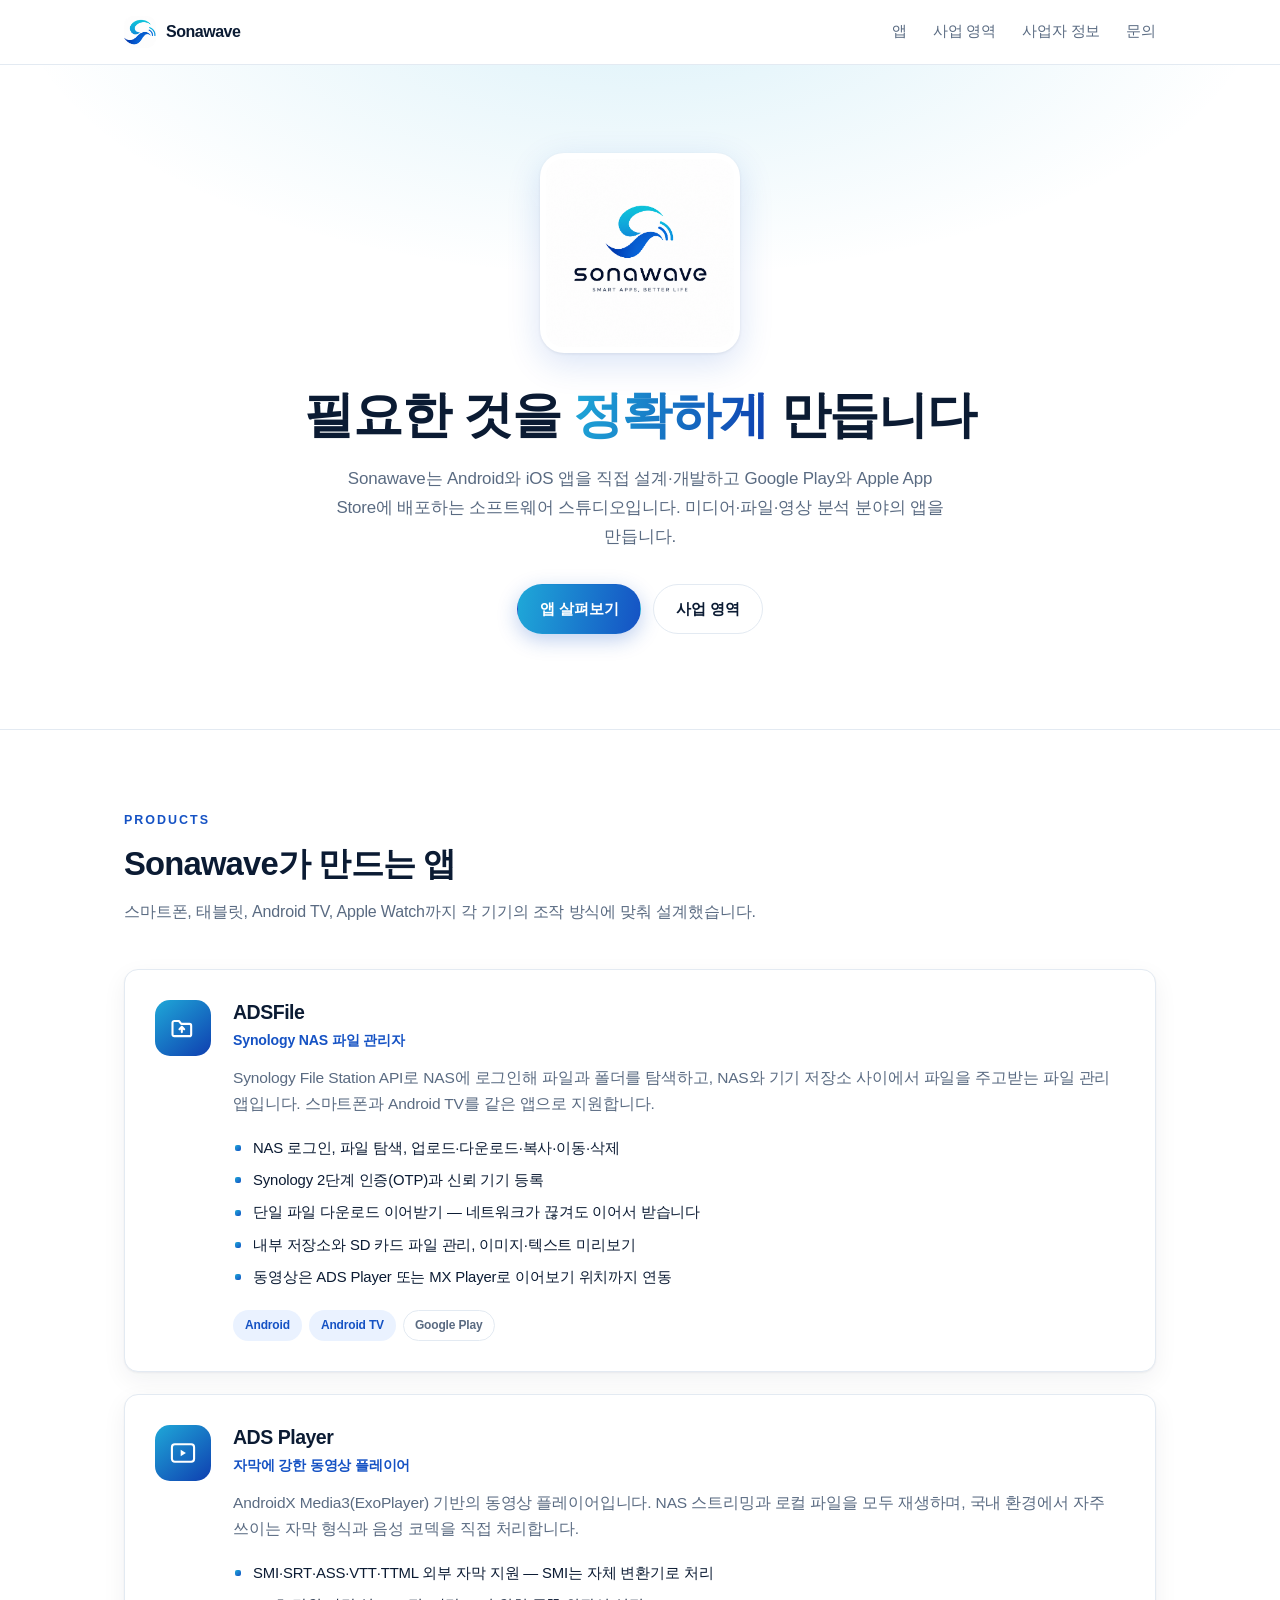
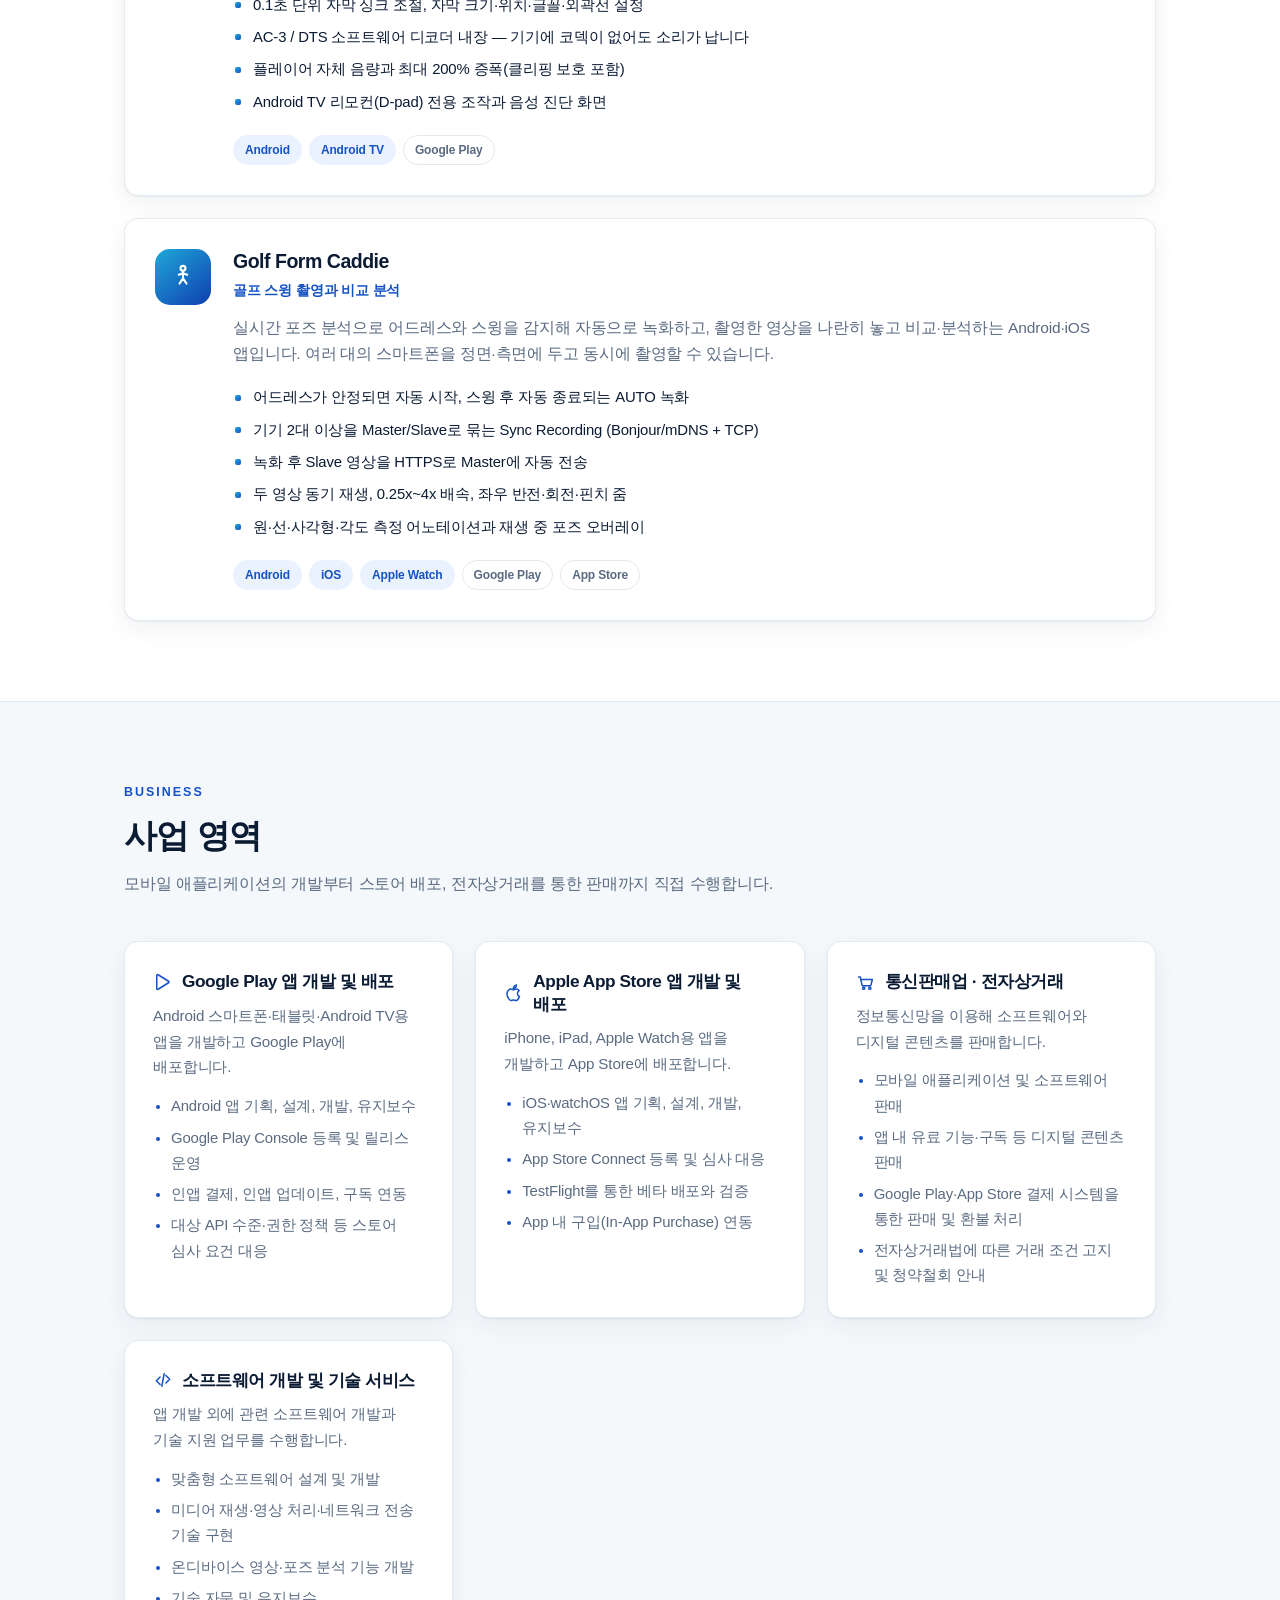
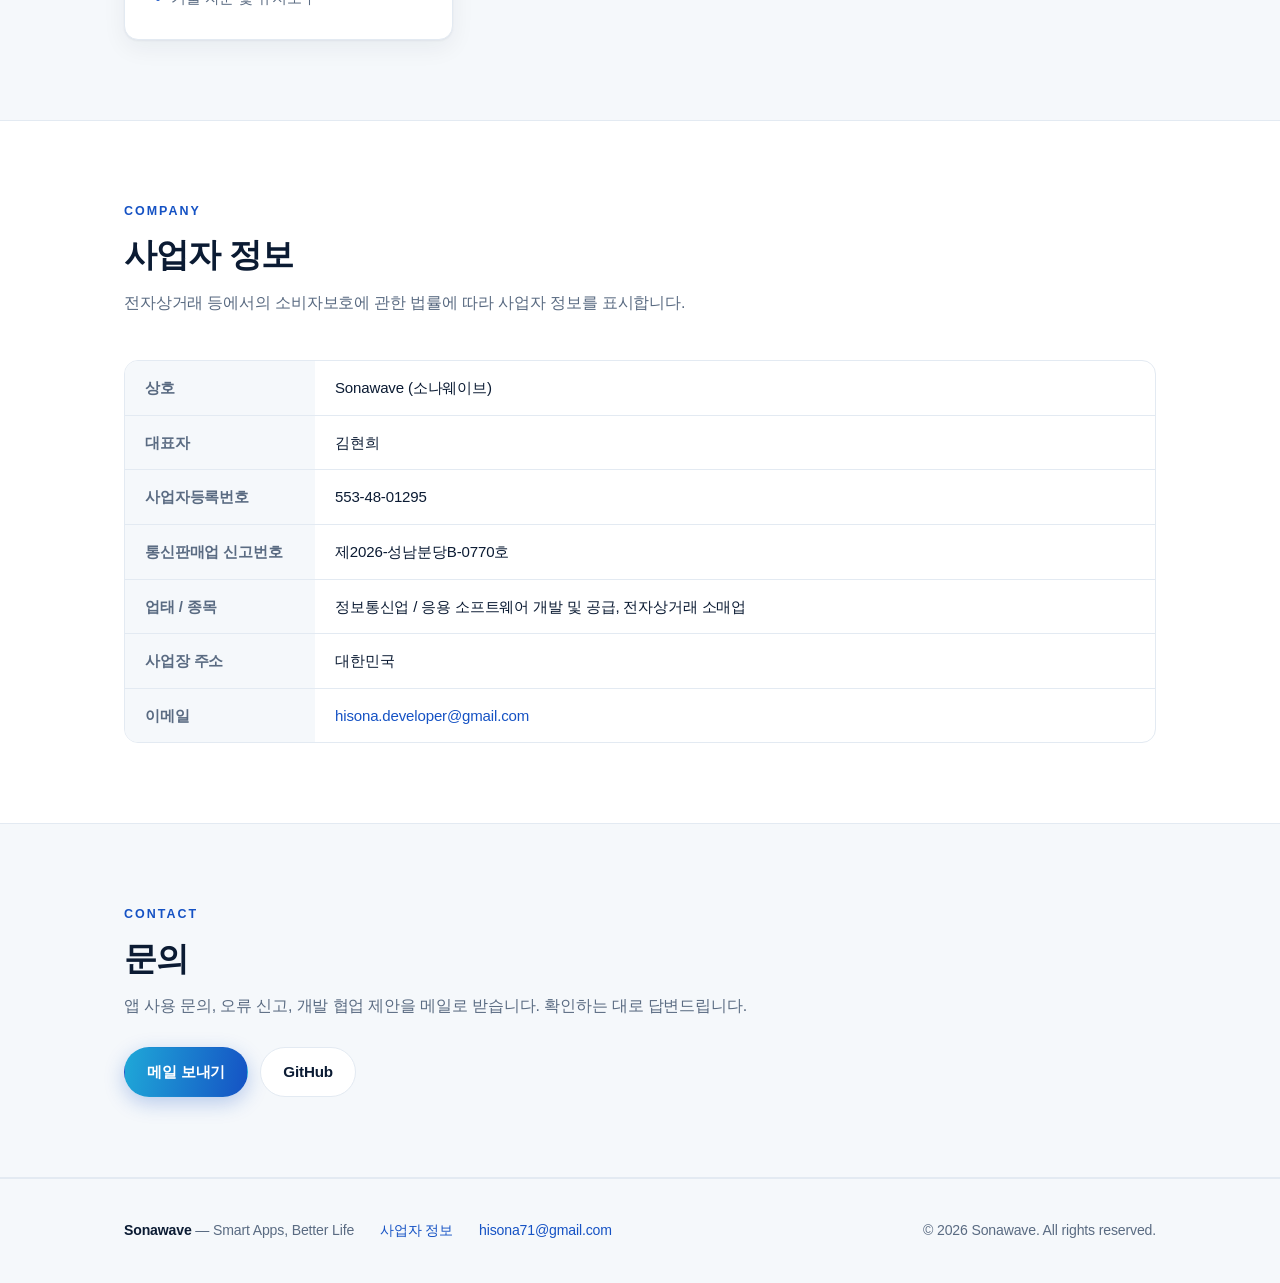
==== index.html @ c36f3ee7 "Initialzed the repository." ====
<!DOCTYPE html>
<html lang="ko">
<head>
<meta charset="utf-8">
<meta name="viewport" content="width=device-width, initial-scale=1">
<title>Sonawave — Smart Apps, Better Life</title>
<meta name="description" content="Sonawave는 Google Play와 Apple App Store에 모바일 앱을 개발·배포하는 소프트웨어 스튜디오입니다. ADSFile, ADSPlayer, Golf Form Caddie를 만듭니다.">
<meta name="theme-color" content="#0f3fb0">
<link rel="icon" href="images/sonawave_logo.png">

<meta property="og:type" content="website">
<meta property="og:title" content="Sonawave — Smart Apps, Better Life">
<meta property="og:description" content="Google Play와 Apple App Store에 모바일 앱을 개발·배포하는 소프트웨어 스튜디오">
<meta property="og:image" content="images/sonawave_logo.png">
<meta name="twitter:card" content="summary_large_image">

<style>
/* ---------- tokens ---------- */
:root{
  --cyan:#1fa8d8;
  --blue:#1552c4;
  --blue-deep:#0f3fb0;
  --navy:#0b1b33;

  --bg:#ffffff;
  --bg-alt:#f5f8fb;
  --surface:#ffffff;
  --border:#e3eaf2;
  --text:#0b1b33;
  --text-dim:#5a6b82;
  --accent:var(--blue);
  --accent-soft:#eaf2ff;
  --shadow:0 1px 2px rgba(11,27,51,.05), 0 8px 24px rgba(11,27,51,.06);
  --radius:14px;
  --max:1080px;
}
@media (prefers-color-scheme:dark){
  :root:not([data-theme="light"]){
    --bg:#0a1220;
    --bg-alt:#0e1828;
    --surface:#111d31;
    --border:#1e2f49;
    --text:#e8eef7;
    --text-dim:#93a6c0;
    --accent:#4b9ae8;
    --accent-soft:#14263f;
    --shadow:0 1px 2px rgba(0,0,0,.3), 0 8px 24px rgba(0,0,0,.35);
  }
}
:root[data-theme="dark"]{
  --bg:#0a1220;
  --bg-alt:#0e1828;
  --surface:#111d31;
  --border:#1e2f49;
  --text:#e8eef7;
  --text-dim:#93a6c0;
  --accent:#4b9ae8;
  --accent-soft:#14263f;
  --shadow:0 1px 2px rgba(0,0,0,.3), 0 8px 24px rgba(0,0,0,.35);
}

*,*::before,*::after{box-sizing:border-box}
html{scroll-behavior:smooth;-webkit-text-size-adjust:100%}
body{
  margin:0;
  background:var(--bg);
  color:var(--text);
  font-family:-apple-system,BlinkMacSystemFont,"Apple SD Gothic Neo","Pretendard","Noto Sans KR",
              "Malgun Gothic",Segoe UI,Roboto,Helvetica,Arial,sans-serif;
  font-size:16px;
  line-height:1.7;
  letter-spacing:-.01em;
  word-break:keep-all;
}
img{max-width:100%;display:block}
a{color:var(--accent);text-decoration:none}
a:hover{text-decoration:underline}
h1,h2,h3{line-height:1.3;letter-spacing:-.025em;margin:0}
.wrap{max-width:var(--max);margin:0 auto;padding:0 24px}

/* ---------- header ---------- */
header{
  position:sticky;top:0;z-index:50;
  background:color-mix(in srgb, var(--bg) 82%, transparent);
  backdrop-filter:saturate(180%) blur(12px);
  -webkit-backdrop-filter:saturate(180%) blur(12px);
  border-bottom:1px solid var(--border);
}
.nav{display:flex;align-items:center;gap:24px;height:64px}
.brand{display:flex;align-items:center;gap:10px;font-weight:700;color:var(--text);letter-spacing:-.03em}
.brand:hover{text-decoration:none}
/* 로고 PNG에서 물결 마크 부분만 잘라 씁니다 — 전체 로고는 32px에서 글자가 뭉갭니다 */
.brand .mark{width:32px;height:32px;border-radius:9px;overflow:hidden;position:relative;background:#fff;flex:none}
.brand .mark img{position:absolute;width:88px;height:88px;max-width:none;left:-28px;top:-18px}
.nav-links{margin-left:auto;display:flex;gap:26px;font-size:.92rem}
.nav-links a{color:var(--text-dim);font-weight:500}
.nav-links a:hover{color:var(--accent);text-decoration:none}
@media (max-width:640px){
  .nav{height:56px;gap:14px}
  .nav-links{gap:16px;font-size:.85rem}
  .nav-links .hide-sm{display:none}
}

/* ---------- hero ---------- */
.hero{
  position:relative;overflow:hidden;
  padding:88px 0 96px;
  text-align:center;
  background:
    radial-gradient(900px 420px at 50% -12%, color-mix(in srgb, var(--cyan) 16%, transparent), transparent 70%),
    var(--bg);
}
.hero::after{
  content:"";position:absolute;left:0;right:0;bottom:0;height:1px;background:var(--border);
}
/* 로고 PNG 배경이 순백이 아니라 #fafafa 라 어느 배경에 얹어도 사각형이 비칩니다.
   흰 카드에 올려 그 경계를 의도한 것으로 만듭니다. */
.hero-logo{
  width:200px;margin:0 auto 30px;
  background:#fff;border-radius:24px;padding:6px;
  box-shadow:0 10px 34px rgba(21,82,196,.16), 0 1px 3px rgba(11,27,51,.08);
}
.hero h1{
  font-size:clamp(2rem,5.2vw,3.1rem);
  font-weight:800;
  margin-bottom:18px;
}
.grad{
  background:linear-gradient(100deg,var(--cyan),var(--blue-deep));
  -webkit-background-clip:text;background-clip:text;color:transparent;
}
.hero p{
  max-width:640px;margin:0 auto;
  color:var(--text-dim);font-size:1.06rem;
}
.hero-cta{display:flex;gap:12px;justify-content:center;flex-wrap:wrap;margin-top:32px}
.btn{
  display:inline-flex;align-items:center;gap:8px;
  padding:11px 22px;border-radius:999px;font-size:.95rem;font-weight:600;
  border:1px solid transparent;transition:transform .15s ease, box-shadow .15s ease;
}
.btn:hover{text-decoration:none;transform:translateY(-1px)}
.btn-primary{background:linear-gradient(100deg,var(--cyan),var(--blue));color:#fff;box-shadow:0 6px 20px rgba(21,82,196,.28)}
.btn-ghost{border-color:var(--border);color:var(--text);background:var(--surface)}

/* ---------- section ---------- */
section{padding:80px 0;scroll-margin-top:64px}
.alt{background:var(--bg-alt);border-top:1px solid var(--border);border-bottom:1px solid var(--border)}
.eyebrow{
  font-size:.78rem;font-weight:700;letter-spacing:.16em;text-transform:uppercase;
  color:var(--accent);margin-bottom:12px;
}
.sec-head{max-width:660px;margin-bottom:44px}
.sec-head h2{font-size:clamp(1.5rem,3.4vw,2.05rem);font-weight:800;margin-bottom:12px}
.sec-head p{color:var(--text-dim);margin:0}

/* ---------- app cards ---------- */
.apps{display:grid;gap:22px}
.app{
  background:var(--surface);border:1px solid var(--border);border-radius:var(--radius);
  box-shadow:var(--shadow);padding:30px;
  display:grid;grid-template-columns:56px 1fr;gap:22px;align-items:start;
}
@media (max-width:600px){.app{grid-template-columns:1fr;padding:24px;gap:16px}}
.app-mark{
  width:56px;height:56px;border-radius:15px;
  display:grid;place-items:center;color:#fff;
  background:linear-gradient(140deg,var(--cyan),var(--blue-deep));
}
.app-mark svg{width:28px;height:28px}
.app h3{font-size:1.22rem;font-weight:700;margin-bottom:4px}
.app .tagline{color:var(--accent);font-size:.88rem;font-weight:600;margin:0 0 12px}
.app .desc{color:var(--text-dim);margin:0 0 18px;font-size:.97rem}
.feat{list-style:none;margin:0 0 20px;padding:0;display:grid;gap:7px;font-size:.93rem}
.feat li{position:relative;padding-left:20px;color:var(--text)}
.feat li::before{
  content:"";position:absolute;left:2px;top:.62em;width:6px;height:6px;border-radius:2px;
  background:linear-gradient(140deg,var(--cyan),var(--blue));
}
.tags{display:flex;flex-wrap:wrap;gap:7px}
.tag{
  font-size:.75rem;font-weight:600;padding:4px 11px;border-radius:999px;
  background:var(--accent-soft);color:var(--accent);border:1px solid transparent;
}
.tag.plain{background:transparent;border-color:var(--border);color:var(--text-dim)}

/* ---------- business ---------- */
.biz{display:grid;grid-template-columns:repeat(auto-fit,minmax(280px,1fr));gap:22px}
.card{
  background:var(--surface);border:1px solid var(--border);border-radius:var(--radius);
  padding:28px;box-shadow:var(--shadow);
}
.card h3{font-size:1.08rem;font-weight:700;margin-bottom:10px;display:flex;align-items:center;gap:9px}
.card h3 svg{width:20px;height:20px;color:var(--accent);flex:none}
.card p{color:var(--text-dim);font-size:.95rem;margin:0 0 14px}
.card ul{margin:0;padding-left:18px;color:var(--text-dim);font-size:.93rem;display:grid;gap:6px}
.card li::marker{color:var(--accent)}

/* ---------- info table ---------- */
.info-wrap{overflow-x:auto;border:1px solid var(--border);border-radius:var(--radius);background:var(--surface)}
table.info{width:100%;border-collapse:collapse;font-size:.94rem;min-width:460px}
table.info th,table.info td{padding:14px 20px;text-align:left;border-bottom:1px solid var(--border)}
table.info tr:last-child th,table.info tr:last-child td{border-bottom:0}
table.info th{width:190px;font-weight:600;color:var(--text-dim);background:var(--bg-alt);white-space:nowrap}
.note{margin-top:14px;font-size:.85rem;color:var(--text-dim)}

/* ---------- footer ---------- */
footer{
  border-top:1px solid var(--border);background:var(--bg-alt);
  padding:40px 0;font-size:.88rem;color:var(--text-dim);
}
.foot{display:flex;flex-wrap:wrap;gap:14px 26px;align-items:center}
.foot .copy{margin-left:auto}
@media (max-width:640px){.foot .copy{margin-left:0;width:100%}}
</style>
</head>
<body>

<header>
  <div class="wrap nav">
    <a class="brand" href="#top">
      <span class="mark"><img src="images/sonawave_logo.png" alt=""></span>
      <span>Sonawave</span>
    </a>
    <nav class="nav-links">
      <a href="#apps">앱</a>
      <a href="#business">사업 영역</a>
      <a href="#company" class="hide-sm">사업자 정보</a>
      <a href="#contact">문의</a>
    </nav>
  </div>
</header>

<main id="top">

  <!-- HERO -->
  <div class="hero">
    <div class="wrap">
      <img class="hero-logo" src="images/sonawave_logo.png" alt="Sonawave 로고">
      <h1>필요한 것을 <span class="grad">정확하게</span> 만듭니다</h1>
      <p>
        Sonawave는 Android와 iOS 앱을 직접 설계·개발하고 Google Play와 Apple App Store에 배포하는
        소프트웨어 스튜디오입니다. 미디어·파일·영상 분석 분야의 앱을 만듭니다.
      </p>
      <div class="hero-cta">
        <a class="btn btn-primary" href="#apps">앱 살펴보기</a>
        <a class="btn btn-ghost" href="#business">사업 영역</a>
      </div>
    </div>
  </div>

  <!-- APPS -->
  <section id="apps">
    <div class="wrap">
      <div class="sec-head">
        <div class="eyebrow">Products</div>
        <h2>Sonawave가 만드는 앱</h2>
        <p>스마트폰, 태블릿, Android TV, Apple Watch까지 각 기기의 조작 방식에 맞춰 설계했습니다.</p>
      </div>

      <div class="apps">

        <!-- ADSFile -->
        <article class="app">
          <div class="app-mark" aria-hidden="true">
            <svg viewBox="0 0 24 24" fill="none" stroke="currentColor" stroke-width="1.8" stroke-linecap="round" stroke-linejoin="round">
              <path d="M3 7.5A1.5 1.5 0 0 1 4.5 6h4l2 2.5h7A1.5 1.5 0 0 1 19 10v7.5A1.5 1.5 0 0 1 17.5 19h-13A1.5 1.5 0 0 1 3 17.5z"/>
              <path d="M11 15.5V11m0 0-2 2m2-2 2 2"/>
            </svg>
          </div>
          <div>
            <h3>ADSFile</h3>
            <p class="tagline">Synology NAS 파일 관리자</p>
            <p class="desc">
              Synology File Station API로 NAS에 로그인해 파일과 폴더를 탐색하고, NAS와 기기 저장소 사이에서
              파일을 주고받는 파일 관리 앱입니다. 스마트폰과 Android TV를 같은 앱으로 지원합니다.
            </p>
            <ul class="feat">
              <li>NAS 로그인, 파일 탐색, 업로드·다운로드·복사·이동·삭제</li>
              <li>Synology 2단계 인증(OTP)과 신뢰 기기 등록</li>
              <li>단일 파일 다운로드 이어받기 — 네트워크가 끊겨도 이어서 받습니다</li>
              <li>내부 저장소와 SD 카드 파일 관리, 이미지·텍스트 미리보기</li>
              <li>동영상은 ADS Player 또는 MX Player로 이어보기 위치까지 연동</li>
            </ul>
            <div class="tags">
              <span class="tag">Android</span>
              <span class="tag">Android TV</span>
              <span class="tag plain">Google Play</span>
            </div>
          </div>
        </article>

        <!-- ADSPlayer -->
        <article class="app">
          <div class="app-mark" aria-hidden="true">
            <svg viewBox="0 0 24 24" fill="none" stroke="currentColor" stroke-width="1.8" stroke-linecap="round" stroke-linejoin="round">
              <rect x="2.5" y="4.5" width="19" height="15" rx="2.5"/>
              <path d="M10 9.2 14.5 12 10 14.8z" fill="currentColor" stroke="none"/>
            </svg>
          </div>
          <div>
            <h3>ADS Player</h3>
            <p class="tagline">자막에 강한 동영상 플레이어</p>
            <p class="desc">
              AndroidX Media3(ExoPlayer) 기반의 동영상 플레이어입니다. NAS 스트리밍과 로컬 파일을 모두 재생하며,
              국내 환경에서 자주 쓰이는 자막 형식과 음성 코덱을 직접 처리합니다.
            </p>
            <ul class="feat">
              <li>SMI·SRT·ASS·VTT·TTML 외부 자막 지원 — SMI는 자체 변환기로 처리</li>
              <li>0.1초 단위 자막 싱크 조절, 자막 크기·위치·글꼴·외곽선 설정</li>
              <li>AC-3 / DTS 소프트웨어 디코더 내장 — 기기에 코덱이 없어도 소리가 납니다</li>
              <li>플레이어 자체 음량과 최대 200% 증폭(클리핑 보호 포함)</li>
              <li>Android TV 리모컨(D-pad) 전용 조작과 음성 진단 화면</li>
            </ul>
            <div class="tags">
              <span class="tag">Android</span>
              <span class="tag">Android TV</span>
              <span class="tag plain">Google Play</span>
            </div>
          </div>
        </article>

        <!-- GolfFormCaddie -->
        <article class="app">
          <div class="app-mark" aria-hidden="true">
            <svg viewBox="0 0 24 24" fill="none" stroke="currentColor" stroke-width="1.8" stroke-linecap="round" stroke-linejoin="round">
              <circle cx="12" cy="4.6" r="2.1"/>
              <path d="M12 7.2v6m0 0-3 4.4m3-4.4 3 4.4M8.4 10.1 12 8.8l3.6 1.3"/>
            </svg>
          </div>
          <div>
            <h3>Golf Form Caddie</h3>
            <p class="tagline">골프 스윙 촬영과 비교 분석</p>
            <p class="desc">
              실시간 포즈 분석으로 어드레스와 스윙을 감지해 자동으로 녹화하고, 촬영한 영상을 나란히 놓고
              비교·분석하는 Android·iOS 앱입니다. 여러 대의 스마트폰을 정면·측면에 두고 동시에 촬영할 수 있습니다.
            </p>
            <ul class="feat">
              <li>어드레스가 안정되면 자동 시작, 스윙 후 자동 종료되는 AUTO 녹화</li>
              <li>기기 2대 이상을 Master/Slave로 묶는 Sync Recording (Bonjour/mDNS + TCP)</li>
              <li>녹화 후 Slave 영상을 HTTPS로 Master에 자동 전송</li>
              <li>두 영상 동기 재생, 0.25x~4x 배속, 좌우 반전·회전·핀치 줌</li>
              <li>원·선·사각형·각도 측정 어노테이션과 재생 중 포즈 오버레이</li>
            </ul>
            <div class="tags">
              <span class="tag">Android</span>
              <span class="tag">iOS</span>
              <span class="tag">Apple Watch</span>
              <span class="tag plain">Google Play</span>
              <span class="tag plain">App Store</span>
            </div>
          </div>
        </article>

      </div>
    </div>
  </section>

  <!-- BUSINESS -->
  <section id="business" class="alt">
    <div class="wrap">
      <div class="sec-head">
        <div class="eyebrow">Business</div>
        <h2>사업 영역</h2>
        <p>모바일 애플리케이션의 개발부터 스토어 배포, 전자상거래를 통한 판매까지 직접 수행합니다.</p>
      </div>

      <div class="biz">

        <div class="card">
          <h3>
            <svg viewBox="0 0 24 24" fill="none" stroke="currentColor" stroke-width="1.8" stroke-linecap="round" stroke-linejoin="round">
              <path d="M4.5 4.2v15.6c0 .9 1 1.4 1.7.9l12.4-7.8a1.05 1.05 0 0 0 0-1.8L6.2 3.3c-.7-.5-1.7 0-1.7.9z"/>
            </svg>
            Google Play 앱 개발 및 배포
          </h3>
          <p>Android 스마트폰·태블릿·Android TV용 앱을 개발하고 Google Play에 배포합니다.</p>
          <ul>
            <li>Android 앱 기획, 설계, 개발, 유지보수</li>
            <li>Google Play Console 등록 및 릴리스 운영</li>
            <li>인앱 결제, 인앱 업데이트, 구독 연동</li>
            <li>대상 API 수준·권한 정책 등 스토어 심사 요건 대응</li>
          </ul>
        </div>

        <div class="card">
          <h3>
            <svg viewBox="0 0 24 24" fill="none" stroke="currentColor" stroke-width="1.8" stroke-linecap="round" stroke-linejoin="round">
              <path d="M16.2 12.6c0-2.3 1.9-3.4 2-3.5-1.1-1.6-2.8-1.8-3.4-1.8-1.5-.15-2.8.85-3.5.85-.7 0-1.8-.83-3-.81-1.55.02-2.98.9-3.77 2.28-1.6 2.8-.41 6.94 1.15 9.2.76 1.11 1.67 2.35 2.86 2.3 1.15-.05 1.58-.74 2.97-.74s1.78.74 3 .72c1.24-.02 2.02-1.12 2.78-2.24.87-1.28 1.23-2.52 1.25-2.58-.03-.01-2.4-.92-2.4-3.66z"/>
              <path d="M13.9 5.3c.63-.77 1.06-1.83.94-2.9-.91.04-2.01.61-2.66 1.37-.58.68-1.09 1.76-.95 2.8 1.01.08 2.04-.51 2.67-1.27z"/>
            </svg>
            Apple App Store 앱 개발 및 배포
          </h3>
          <p>iPhone, iPad, Apple Watch용 앱을 개발하고 App Store에 배포합니다.</p>
          <ul>
            <li>iOS·watchOS 앱 기획, 설계, 개발, 유지보수</li>
            <li>App Store Connect 등록 및 심사 대응</li>
            <li>TestFlight를 통한 베타 배포와 검증</li>
            <li>App 내 구입(In-App Purchase) 연동</li>
          </ul>
        </div>

        <div class="card">
          <h3>
            <svg viewBox="0 0 24 24" fill="none" stroke="currentColor" stroke-width="1.8" stroke-linecap="round" stroke-linejoin="round">
              <path d="M3 6h2.2l1.9 9.4a1.5 1.5 0 0 0 1.5 1.2h7.9a1.5 1.5 0 0 0 1.5-1.16L19.6 9H6.3"/>
              <circle cx="9.2" cy="19.4" r="1.3"/><circle cx="16.6" cy="19.4" r="1.3"/>
            </svg>
            통신판매업 · 전자상거래
          </h3>
          <p>정보통신망을 이용해 소프트웨어와 디지털 콘텐츠를 판매합니다.</p>
          <ul>
            <li>모바일 애플리케이션 및 소프트웨어 판매</li>
            <li>앱 내 유료 기능·구독 등 디지털 콘텐츠 판매</li>
            <li>Google Play·App Store 결제 시스템을 통한 판매 및 환불 처리</li>
            <li>전자상거래법에 따른 거래 조건 고지 및 청약철회 안내</li>
          </ul>
        </div>

        <div class="card">
          <h3>
            <svg viewBox="0 0 24 24" fill="none" stroke="currentColor" stroke-width="1.8" stroke-linecap="round" stroke-linejoin="round">
              <path d="M8.5 17.5 4 13l4.5-4.5M15.5 6.5 20 11l-4.5 4.5"/><path d="M13.4 4.5 10.6 19.5"/>
            </svg>
            소프트웨어 개발 및 기술 서비스
          </h3>
          <p>앱 개발 외에 관련 소프트웨어 개발과 기술 지원 업무를 수행합니다.</p>
          <ul>
            <li>맞춤형 소프트웨어 설계 및 개발</li>
            <li>미디어 재생·영상 처리·네트워크 전송 기술 구현</li>
            <li>온디바이스 영상·포즈 분석 기능 개발</li>
            <li>기술 자문 및 유지보수</li>
          </ul>
        </div>

      </div>
    </div>
  </section>

  <!-- COMPANY INFO -->
  <section id="company">
    <div class="wrap">
      <div class="sec-head">
        <div class="eyebrow">Company</div>
        <h2>사업자 정보</h2>
        <p>전자상거래 등에서의 소비자보호에 관한 법률에 따라 사업자 정보를 표시합니다.</p>
      </div>

      <div class="info-wrap">
        <table class="info">
          <tbody>
            <tr><th scope="row">상호</th><td>Sonawave (소나웨이브)</td></tr>
            <tr><th scope="row">대표자</th><td>김현희</td></tr>
            <tr><th scope="row">사업자등록번호</th><td>553-48-01295</td></tr>
            <tr><th scope="row">통신판매업 신고번호</th><td>제2026-성남분당B-0770호</td></tr>
            <tr><th scope="row">업태 / 종목</th><td>정보통신업 / 응용 소프트웨어 개발 및 공급, 전자상거래 소매업</td></tr>
            <tr><th scope="row">사업장 주소</th><td>대한민국</td></tr>
            <tr><th scope="row">이메일</th><td><a href="mailto:hisona.developer@gmail.com">hisona.developer@gmail.com</a></td></tr>
          </tbody>
        </table>
      </div>
    </div>
  </section>

  <!-- CONTACT -->
  <section id="contact" class="alt">
    <div class="wrap">
      <div class="sec-head" style="margin-bottom:28px">
        <div class="eyebrow">Contact</div>
        <h2>문의</h2>
        <p>앱 사용 문의, 오류 신고, 개발 협업 제안을 메일로 받습니다. 확인하는 대로 답변드립니다.</p>
      </div>
      <div class="hero-cta" style="justify-content:flex-start;margin-top:0">
        <a class="btn btn-primary" href="mailto:hisona71@gmail.com">메일 보내기</a>
        <a class="btn btn-ghost" href="https://github.com/HISONA" target="_blank" rel="noopener">GitHub</a>
      </div>
    </div>
  </section>

</main>

<footer>
  <div class="wrap foot">
    <span><strong style="color:var(--text)">Sonawave</strong> — Smart Apps, Better Life</span>
    <a href="#company">사업자 정보</a>
    <a href="mailto:hisona71@gmail.com">hisona71@gmail.com</a>
    <span class="copy">© 2026 Sonawave. All rights reserved.</span>
  </div>
</footer>

</body>
</html>
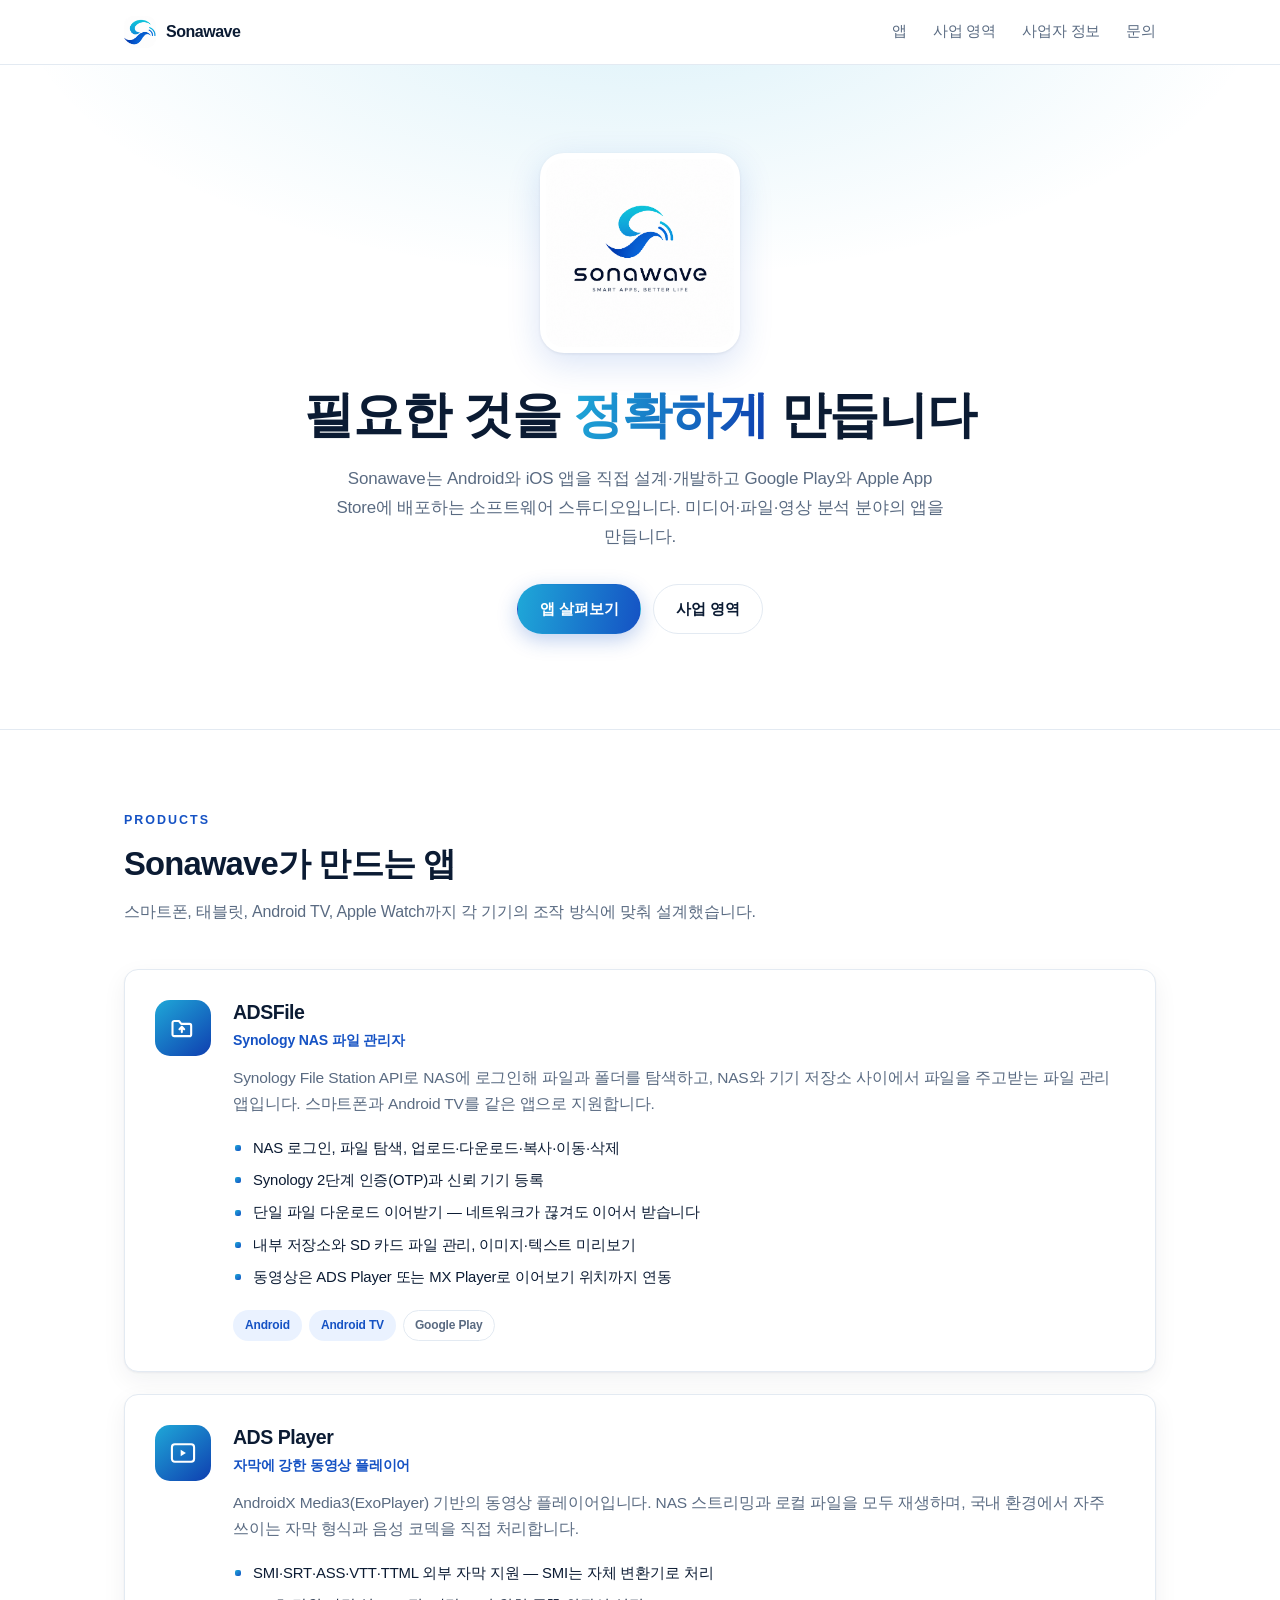
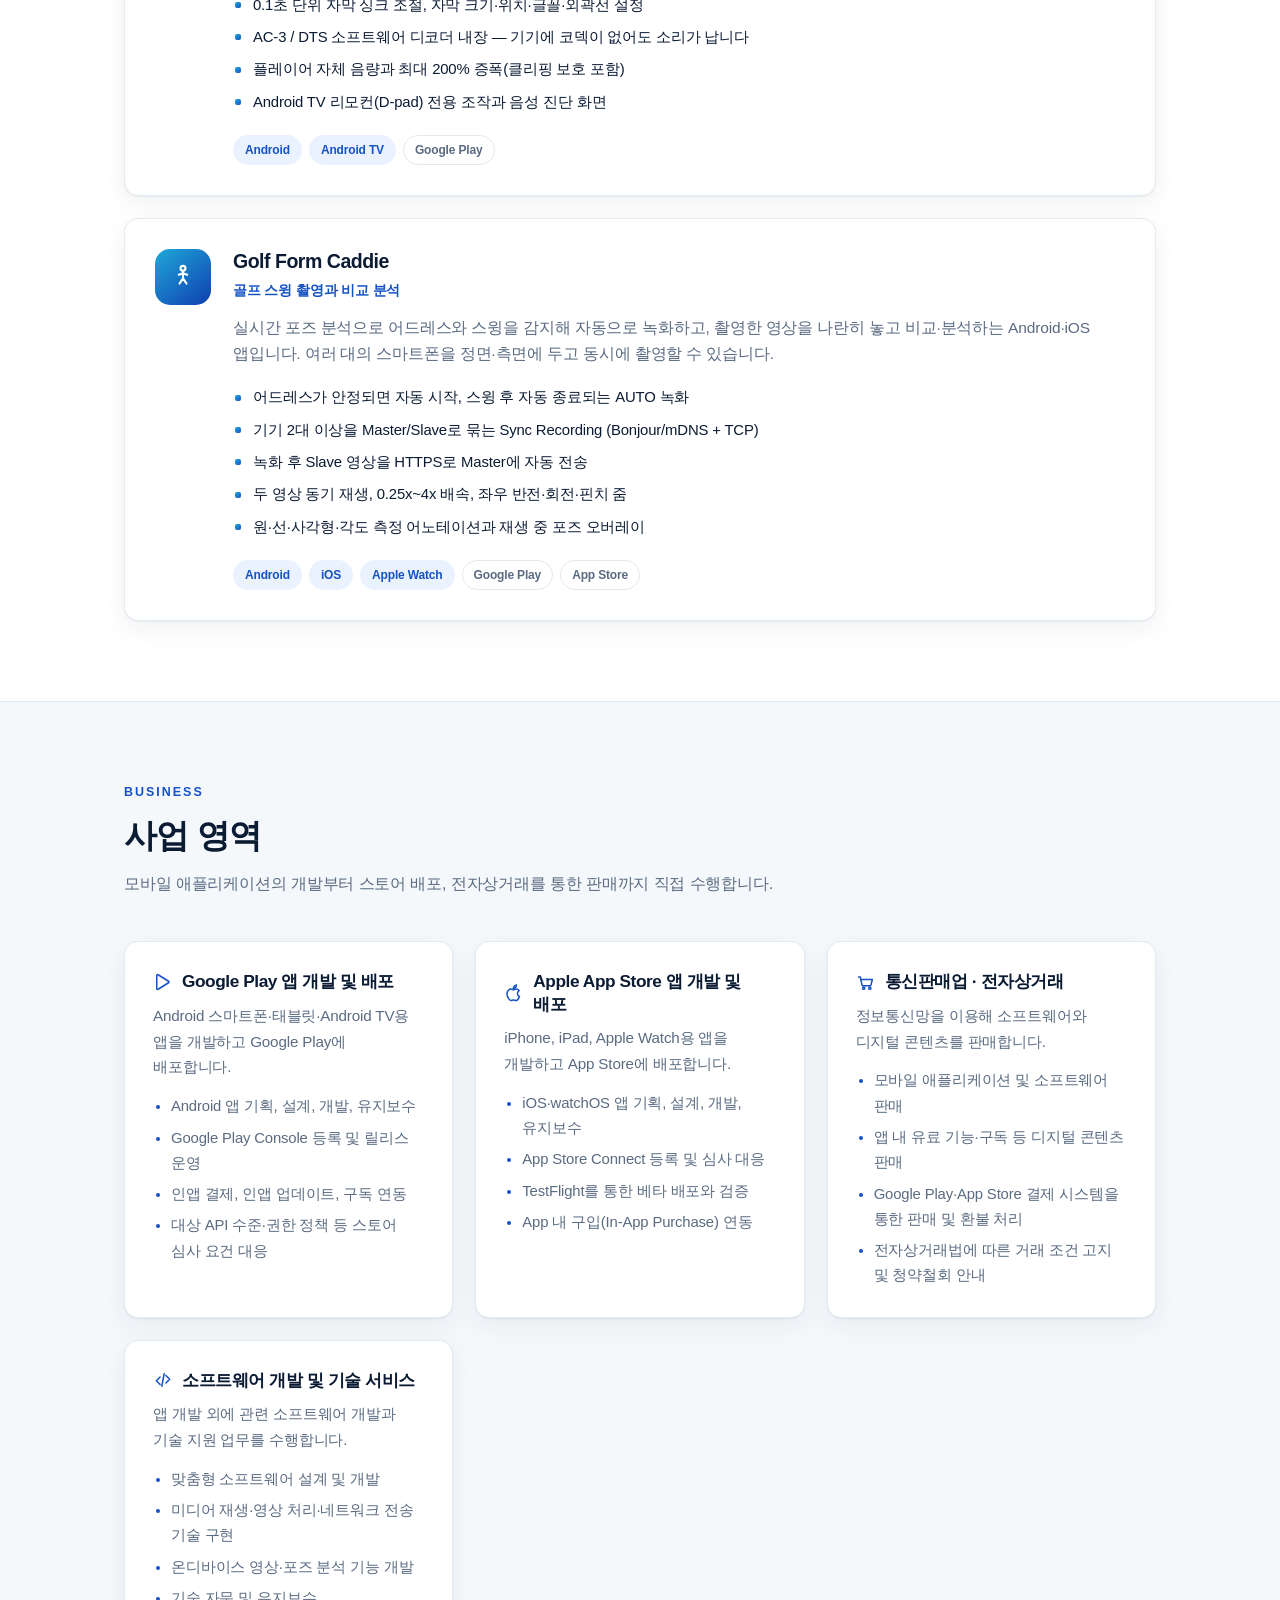
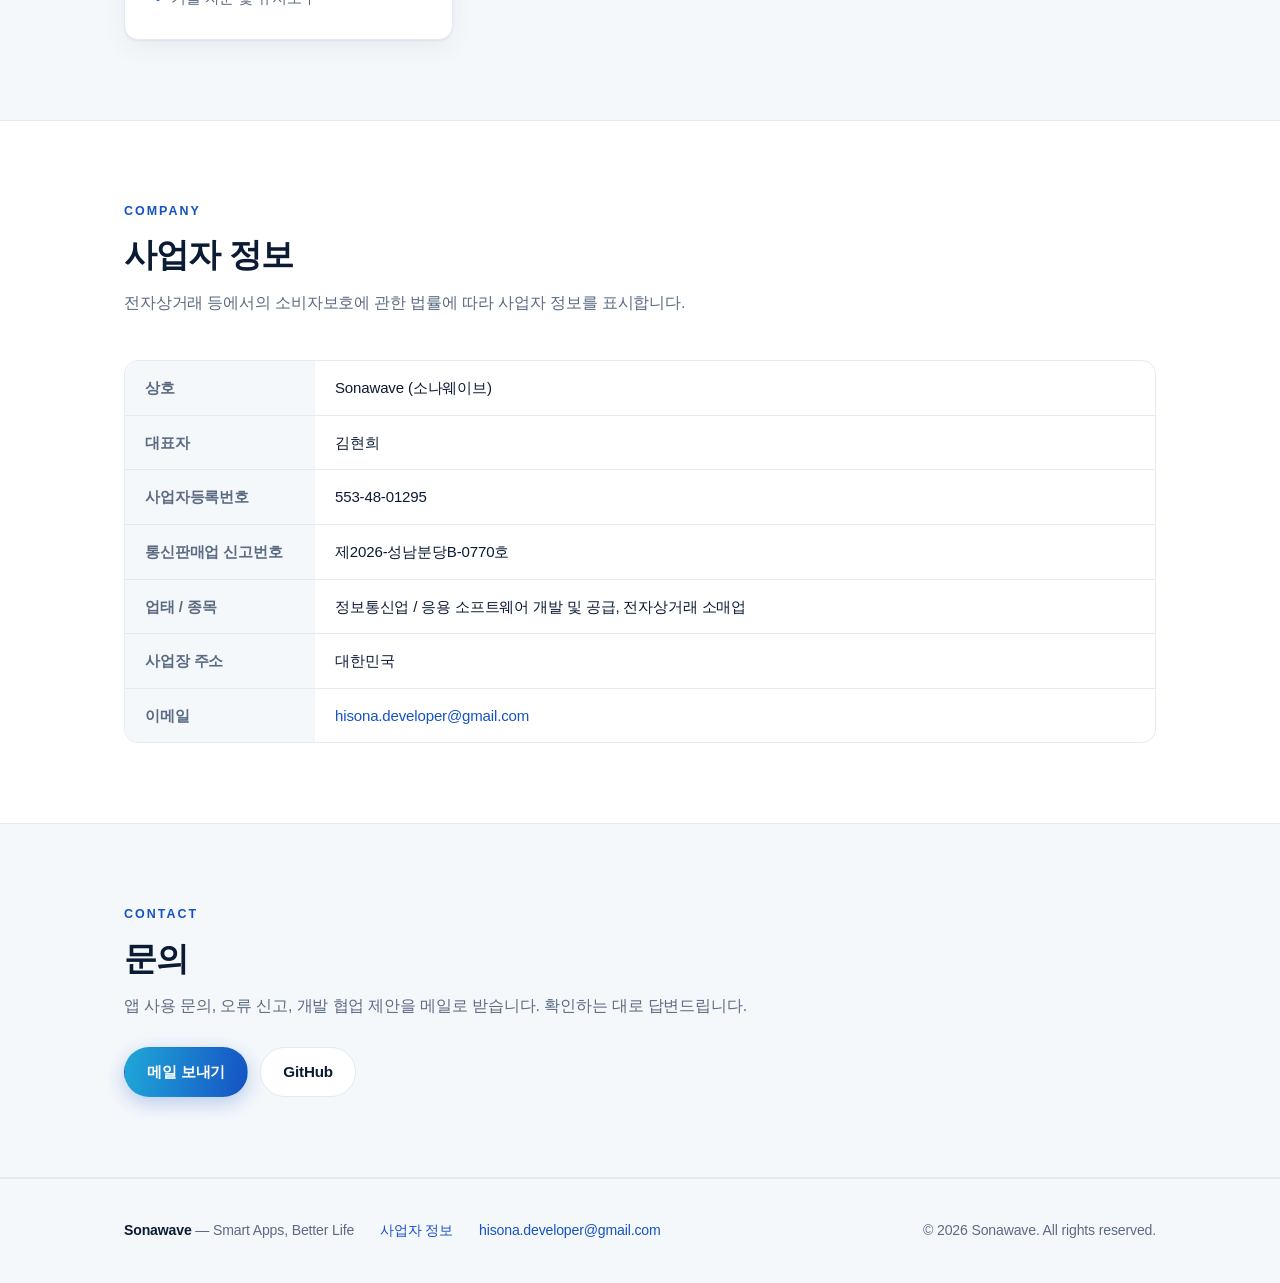
==== commit 75a3a15e: "Updated the email, github url" ====
--- a/index.html
+++ b/index.html
@@ -471,8 +471,8 @@
         <p>앱 사용 문의, 오류 신고, 개발 협업 제안을 메일로 받습니다. 확인하는 대로 답변드립니다.</p>
       </div>
       <div class="hero-cta" style="justify-content:flex-start;margin-top:0">
-        <a class="btn btn-primary" href="mailto:hisona71@gmail.com">메일 보내기</a>
-        <a class="btn btn-ghost" href="https://github.com/HISONA" target="_blank" rel="noopener">GitHub</a>
+        <a class="btn btn-primary" href="mailto:hisona.developer@gmail.com">메일 보내기</a>
+        <a class="btn btn-ghost" href="https://github.com/sonawavecorp" target="_blank" rel="noopener">GitHub</a>
       </div>
     </div>
   </section>
@@ -483,7 +483,7 @@
   <div class="wrap foot">
     <span><strong style="color:var(--text)">Sonawave</strong> — Smart Apps, Better Life</span>
     <a href="#company">사업자 정보</a>
-    <a href="mailto:hisona71@gmail.com">hisona71@gmail.com</a>
+    <a href="mailto:hisona.developer@gmail.com">hisona.developer@gmail.com</a>
     <span class="copy">© 2026 Sonawave. All rights reserved.</span>
   </div>
 </footer>
